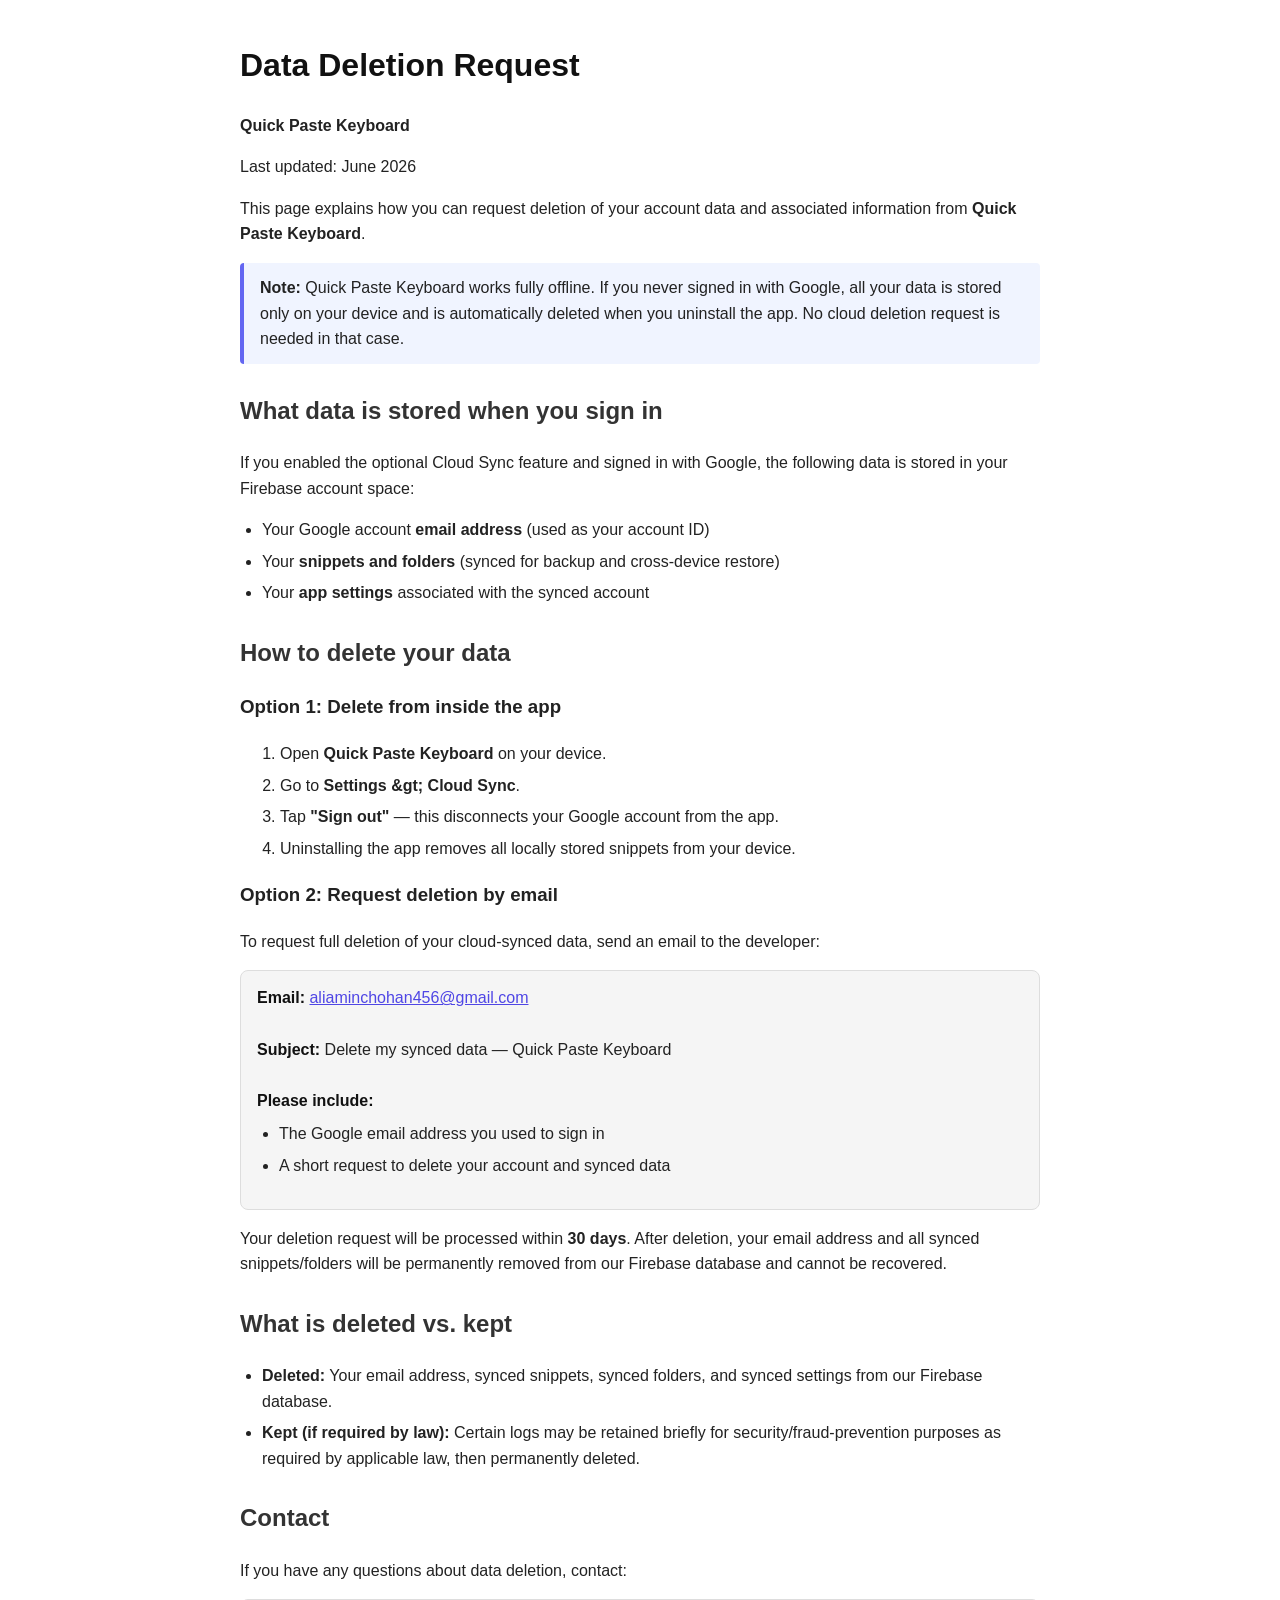
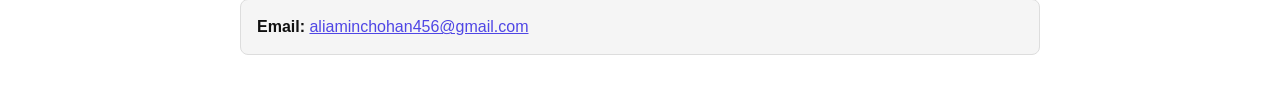
==== data-deletion.html @ 4463d1f5 "Add data deletion request page for Quick Paste Keyboard" ====
<!DOCTYPE html>
<html lang="en">
<head>
  <meta charset="UTF-8" />
  <meta name="viewport" content="width=device-width, initial-scale=1.0" />
  <title>Data Deletion Request - Quick Paste Keyboard</title>
  <style>
    body {
      font-family: Arial, sans-serif;
      line-height: 1.6;
      margin: 40px auto;
      max-width: 800px;
      padding: 0 20px;
      color: #222;
    }
    h1 { color: #111; }
    h2 { color: #333; margin-top: 28px; }
    .note {
      background: #f0f4ff;
      border-left: 4px solid #6366f1;
      padding: 12px 16px;
      margin: 16px 0;
      border-radius: 4px;
    }
    .email-box {
      background: #f5f5f5;
      border: 1px solid #ddd;
      padding: 14px 16px;
      border-radius: 8px;
      margin: 16px 0;
    }
    .email-box strong { color: #111; }
    a { color: #4f46e5; }
    ul { margin: 8px 0 16px 0; padding-left: 22px; }
    li { margin-bottom: 6px; }
  </style>
</head>
<body>

<h1>Data Deletion Request</h1>
<p><strong>Quick Paste Keyboard</strong></p>
<p>Last updated: June 2026</p>

<p>
  This page explains how you can request deletion of your account data and
  associated information from <strong>Quick Paste Keyboard</strong>.
</p>

<div class="note">
  <strong>Note:</strong> Quick Paste Keyboard works fully offline. If you never
  signed in with Google, all your data is stored only on your device and is
  automatically deleted when you uninstall the app. No cloud deletion request
  is needed in that case.
</div>

<h2>What data is stored when you sign in</h2>
<p>If you enabled the optional Cloud Sync feature and signed in with Google, the following data is stored in your Firebase account space:</p>
<ul>
  <li>Your Google account <strong>email address</strong> (used as your account ID)</li>
  <li>Your <strong>snippets and folders</strong> (synced for backup and cross-device restore)</li>
  <li>Your <strong>app settings</strong> associated with the synced account</li>
</ul>

<h2>How to delete your data</h2>

<h3>Option 1: Delete from inside the app</h3>
<ol>
  <li>Open <strong>Quick Paste Keyboard</strong> on your device.</li>
  <li>Go to <strong>Settings &​gt; Cloud Sync</strong>.</li>
  <li>Tap <strong>"Sign out"</strong> — this disconnects your Google account from the app.</li>
  <li>Uninstalling the app removes all locally stored snippets from your device.</li>
</ol>

<h3>Option 2: Request deletion by email</h3>
<p>To request full deletion of your cloud-synced data, send an email to the developer:</p>

<div class="email-box">
  <strong>Email:</strong> <a href="mailto:aliaminchohan456@gmail.com">aliaminchohan456@gmail.com</a><br /><br />
  <strong>Subject:</strong> Delete my synced data — Quick Paste Keyboard<br /><br />
  <strong>Please include:</strong>
  <ul>
    <li>The Google email address you used to sign in</li>
    <li>A short request to delete your account and synced data</li>
  </ul>
</div>

<p>
  Your deletion request will be processed within <strong>30 days</strong>. After
  deletion, your email address and all synced snippets/folders will be
  permanently removed from our Firebase database and cannot be recovered.
</p>

<h2>What is deleted vs. kept</h2>
<ul>
  <li><strong>Deleted:</strong> Your email address, synced snippets, synced folders, and synced settings from our Firebase database.</li>
  <li><strong>Kept (if required by law):</strong> Certain logs may be retained briefly for security/fraud-prevention purposes as required by applicable law, then permanently deleted.</li>
</ul>

<h2>Contact</h2>
<p>If you have any questions about data deletion, contact:</p>
<div class="email-box">
  <strong>Email:</strong> <a href="mailto:aliaminchohan456@gmail.com">aliaminchohan456@gmail.com</a>
</div>

</body>
</html>
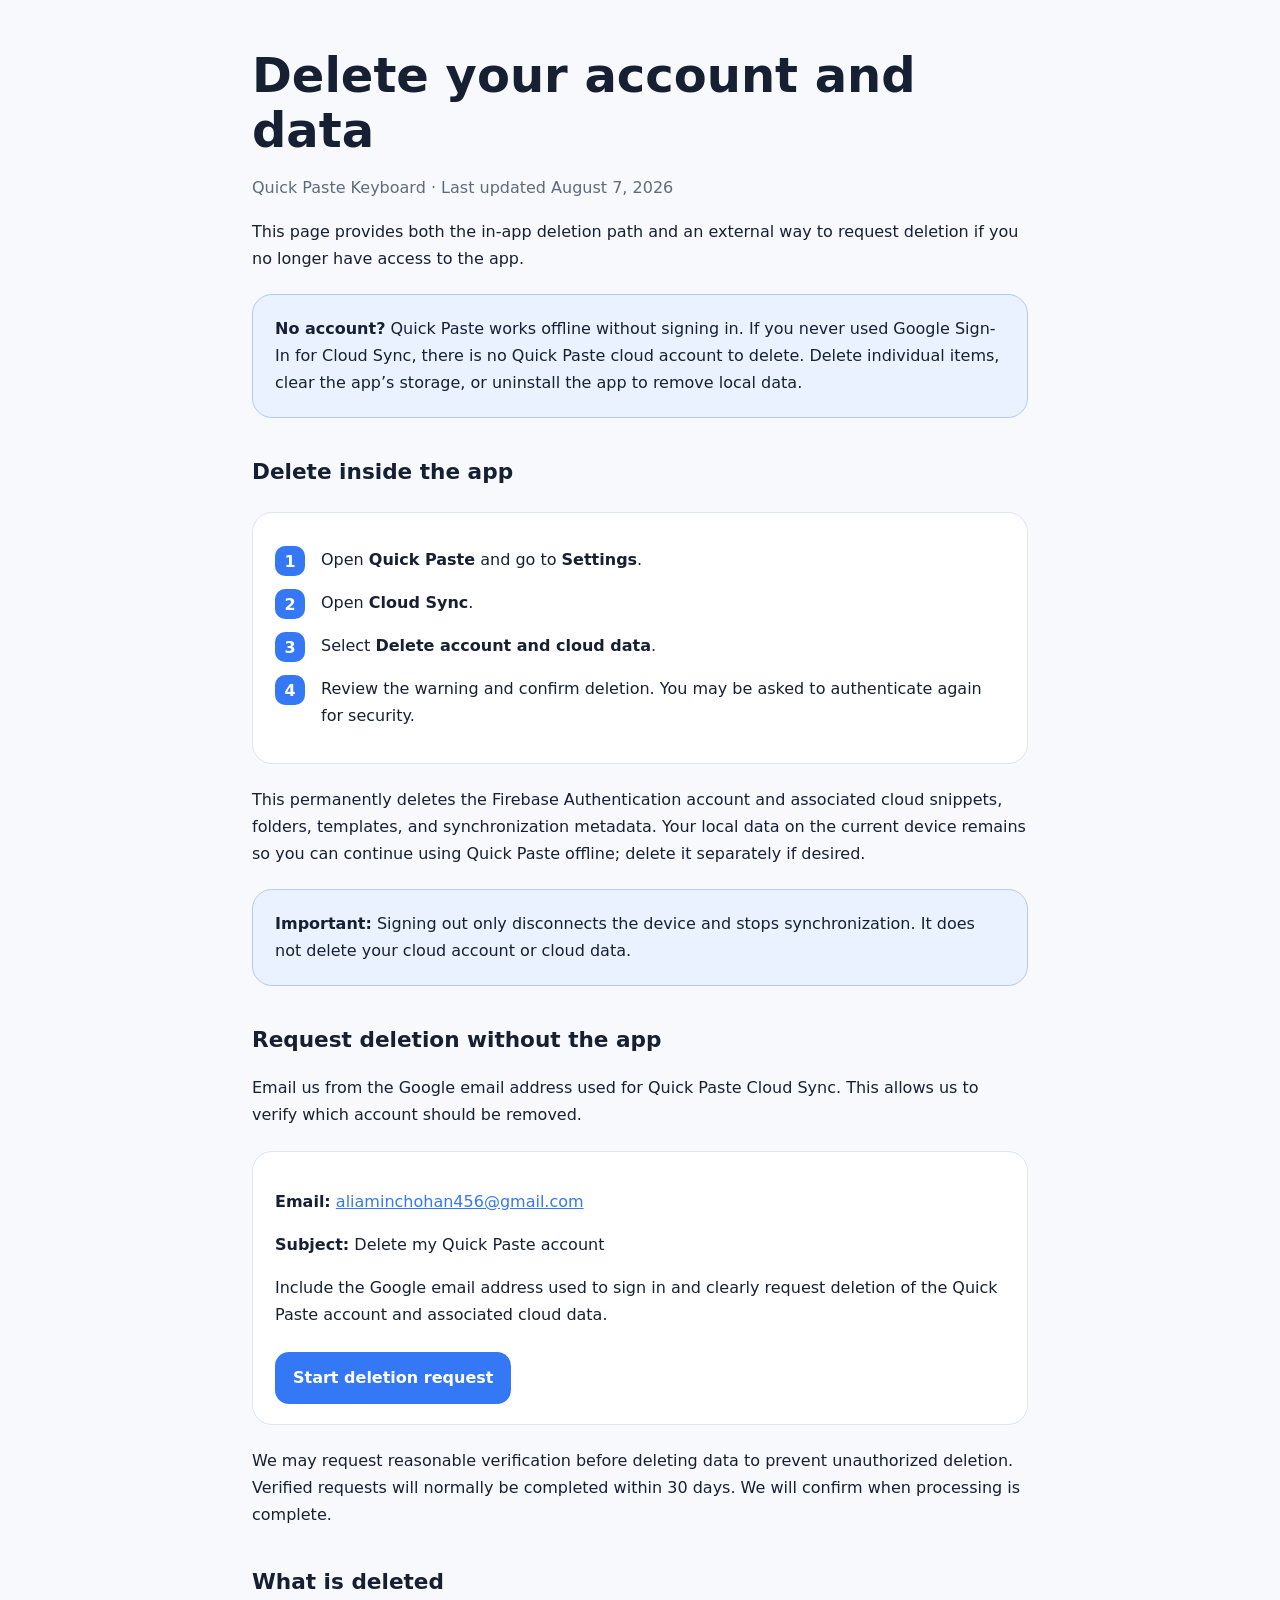
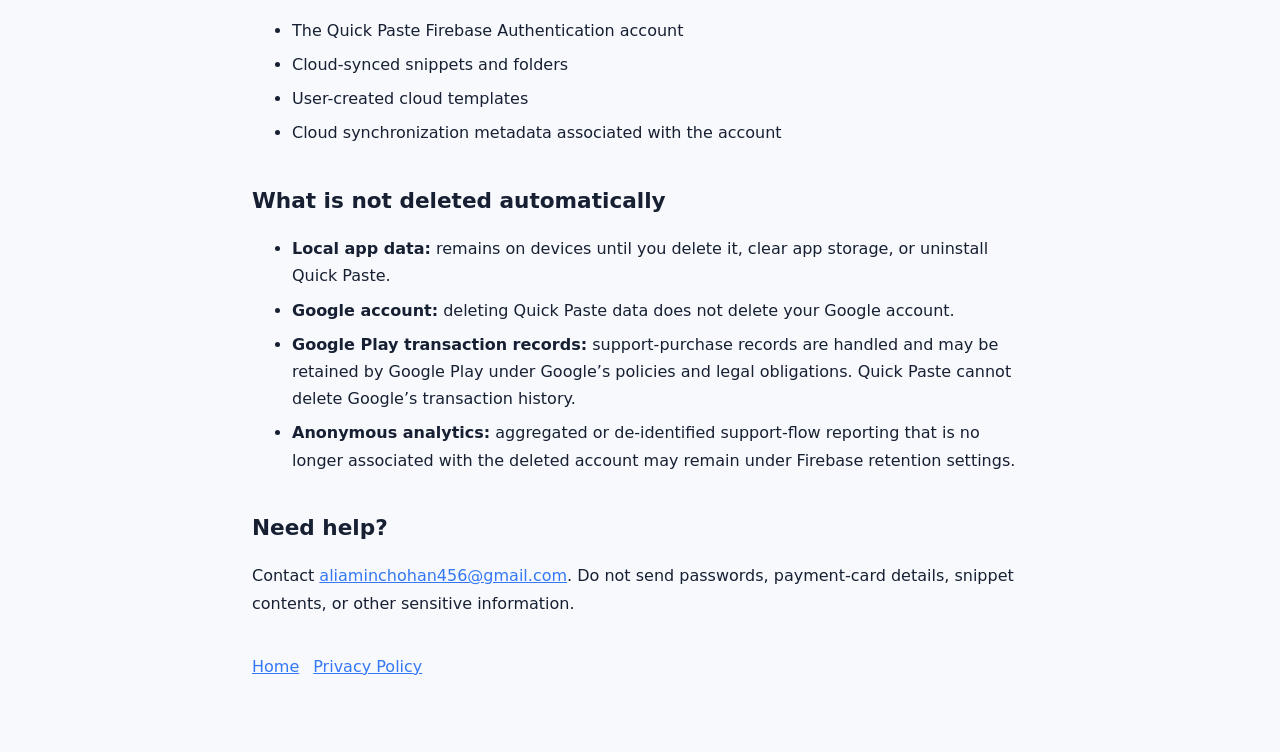
==== commit 23dd22c0: "Update privacy and support disclosures" ====
--- a/data-deletion.html
+++ b/data-deletion.html
@@ -1,106 +1,67 @@
-<!DOCTYPE html>
+<!doctype html>
 <html lang="en">
 <head>
-  <meta charset="UTF-8" />
-  <meta name="viewport" content="width=device-width, initial-scale=1.0" />
-  <title>Data Deletion Request - Quick Paste Keyboard</title>
+  <meta charset="utf-8">
+  <meta name="viewport" content="width=device-width,initial-scale=1">
+  <meta name="description" content="Delete your Quick Paste Keyboard account and associated cloud data.">
+  <title>Account &amp; Data Deletion | Quick Paste Keyboard</title>
   <style>
-    body {
-      font-family: Arial, sans-serif;
-      line-height: 1.6;
-      margin: 40px auto;
-      max-width: 800px;
-      padding: 0 20px;
-      color: #222;
-    }
-    h1 { color: #111; }
-    h2 { color: #333; margin-top: 28px; }
-    .note {
-      background: #f0f4ff;
-      border-left: 4px solid #6366f1;
-      padding: 12px 16px;
-      margin: 16px 0;
-      border-radius: 4px;
-    }
-    .email-box {
-      background: #f5f5f5;
-      border: 1px solid #ddd;
-      padding: 14px 16px;
-      border-radius: 8px;
-      margin: 16px 0;
-    }
-    .email-box strong { color: #111; }
-    a { color: #4f46e5; }
-    ul { margin: 8px 0 16px 0; padding-left: 22px; }
-    li { margin-bottom: 6px; }
+    :root{color-scheme:light dark;--bg:#f7f9fc;--card:#fff;--text:#172033;--muted:#5f6b7d;--accent:#3478f6;--line:#dfe5ee;--soft:#eaf2ff}
+    @media(prefers-color-scheme:dark){:root{--bg:#0b0e13;--card:#151922;--text:#f3f5f9;--muted:#aeb5c2;--line:#293140;--soft:#16243a}}
+    *{box-sizing:border-box}body{margin:0;background:var(--bg);color:var(--text);font:16px/1.7 system-ui,-apple-system,Segoe UI,sans-serif}
+    main{max-width:820px;margin:auto;padding:48px 22px 72px}a{color:var(--accent)}h1{font-size:clamp(2rem,6vw,3rem);line-height:1.15;margin:0 0 8px}h2{margin:36px 0 10px;font-size:1.35rem}.muted{color:var(--muted)}
+    .notice,.card{border:1px solid var(--line);border-radius:20px;padding:20px 22px;margin:22px 0;background:var(--card)}.notice{background:var(--soft);border-color:color-mix(in srgb,var(--accent) 25%,var(--line))}
+    .step{display:grid;grid-template-columns:34px 1fr;gap:12px;margin:13px 0}.num{width:30px;height:30px;border-radius:10px;background:var(--accent);color:white;display:grid;place-items:center;font-weight:700}
+    li{margin:7px 0}.button{display:inline-block;background:var(--accent);color:#fff;text-decoration:none;font-weight:700;padding:12px 18px;border-radius:14px;margin-top:8px}.links{display:flex;gap:14px;flex-wrap:wrap;margin-top:36px}
   </style>
 </head>
-<body>
+<body><main>
+  <h1>Delete your account and data</h1>
+  <p class="muted">Quick Paste Keyboard &middot; Last updated August 7, 2026</p>
+  <p>This page provides both the in-app deletion path and an external way to request deletion if you no longer have access to the app.</p>
 
-<h1>Data Deletion Request</h1>
-<p><strong>Quick Paste Keyboard</strong></p>
-<p>Last updated: June 2026</p>
+  <section class="notice">
+    <strong>No account?</strong> Quick Paste works offline without signing in. If you never used Google Sign-In for Cloud Sync, there is no Quick Paste cloud account to delete. Delete individual items, clear the app&rsquo;s storage, or uninstall the app to remove local data.
+  </section>
 
-<p>
-  This page explains how you can request deletion of your account data and
-  associated information from <strong>Quick Paste Keyboard</strong>.
-</p>
+  <h2>Delete inside the app</h2>
+  <div class="card">
+    <div class="step"><span class="num">1</span><div>Open <strong>Quick Paste</strong> and go to <strong>Settings</strong>.</div></div>
+    <div class="step"><span class="num">2</span><div>Open <strong>Cloud Sync</strong>.</div></div>
+    <div class="step"><span class="num">3</span><div>Select <strong>Delete account and cloud data</strong>.</div></div>
+    <div class="step"><span class="num">4</span><div>Review the warning and confirm deletion. You may be asked to authenticate again for security.</div></div>
+  </div>
+  <p>This permanently deletes the Firebase Authentication account and associated cloud snippets, folders, templates, and synchronization metadata. Your local data on the current device remains so you can continue using Quick Paste offline; delete it separately if desired.</p>
+  <div class="notice"><strong>Important:</strong> Signing out only disconnects the device and stops synchronization. It does not delete your cloud account or cloud data.</div>
 
-<div class="note">
-  <strong>Note:</strong> Quick Paste Keyboard works fully offline. If you never
-  signed in with Google, all your data is stored only on your device and is
-  automatically deleted when you uninstall the app. No cloud deletion request
-  is needed in that case.
-</div>
+  <h2>Request deletion without the app</h2>
+  <p>Email us from the Google email address used for Quick Paste Cloud Sync. This allows us to verify which account should be removed.</p>
+  <div class="card">
+    <p><strong>Email:</strong> <a href="mailto:aliaminchohan456@gmail.com?subject=Delete%20my%20Quick%20Paste%20account">aliaminchohan456@gmail.com</a></p>
+    <p><strong>Subject:</strong> Delete my Quick Paste account</p>
+    <p>Include the Google email address used to sign in and clearly request deletion of the Quick Paste account and associated cloud data.</p>
+    <a class="button" href="mailto:aliaminchohan456@gmail.com?subject=Delete%20my%20Quick%20Paste%20account&amp;body=Please%20delete%20my%20Quick%20Paste%20account%20and%20associated%20cloud%20data.%0A%0AGoogle%20email%20used%20for%20Cloud%20Sync%3A%20">Start deletion request</a>
+  </div>
+  <p>We may request reasonable verification before deleting data to prevent unauthorized deletion. Verified requests will normally be completed within 30 days. We will confirm when processing is complete.</p>
 
-<h2>What data is stored when you sign in</h2>
-<p>If you enabled the optional Cloud Sync feature and signed in with Google, the following data is stored in your Firebase account space:</p>
-<ul>
-  <li>Your Google account <strong>email address</strong> (used as your account ID)</li>
-  <li>Your <strong>snippets and folders</strong> (synced for backup and cross-device restore)</li>
-  <li>Your <strong>app settings</strong> associated with the synced account</li>
-</ul>
+  <h2>What is deleted</h2>
+  <ul>
+    <li>The Quick Paste Firebase Authentication account</li>
+    <li>Cloud-synced snippets and folders</li>
+    <li>User-created cloud templates</li>
+    <li>Cloud synchronization metadata associated with the account</li>
+  </ul>
 
-<h2>How to delete your data</h2>
+  <h2>What is not deleted automatically</h2>
+  <ul>
+    <li><strong>Local app data:</strong> remains on devices until you delete it, clear app storage, or uninstall Quick Paste.</li>
+    <li><strong>Google account:</strong> deleting Quick Paste data does not delete your Google account.</li>
+    <li><strong>Google Play transaction records:</strong> support-purchase records are handled and may be retained by Google Play under Google&rsquo;s policies and legal obligations. Quick Paste cannot delete Google&rsquo;s transaction history.</li>
+    <li><strong>Anonymous analytics:</strong> aggregated or de-identified support-flow reporting that is no longer associated with the deleted account may remain under Firebase retention settings.</li>
+  </ul>
 
-<h3>Option 1: Delete from inside the app</h3>
-<ol>
-  <li>Open <strong>Quick Paste Keyboard</strong> on your device.</li>
-  <li>Go to <strong>Settings &​gt; Cloud Sync</strong>.</li>
-  <li>Tap <strong>"Sign out"</strong> — this disconnects your Google account from the app.</li>
-  <li>Uninstalling the app removes all locally stored snippets from your device.</li>
-</ol>
-
-<h3>Option 2: Request deletion by email</h3>
-<p>To request full deletion of your cloud-synced data, send an email to the developer:</p>
-
-<div class="email-box">
-  <strong>Email:</strong> <a href="mailto:aliaminchohan456@gmail.com">aliaminchohan456@gmail.com</a><br /><br />
-  <strong>Subject:</strong> Delete my synced data — Quick Paste Keyboard<br /><br />
-  <strong>Please include:</strong>
-  <ul>
-    <li>The Google email address you used to sign in</li>
-    <li>A short request to delete your account and synced data</li>
-  </ul>
-</div>
-
-<p>
-  Your deletion request will be processed within <strong>30 days</strong>. After
-  deletion, your email address and all synced snippets/folders will be
-  permanently removed from our Firebase database and cannot be recovered.
-</p>
-
-<h2>What is deleted vs. kept</h2>
-<ul>
-  <li><strong>Deleted:</strong> Your email address, synced snippets, synced folders, and synced settings from our Firebase database.</li>
-  <li><strong>Kept (if required by law):</strong> Certain logs may be retained briefly for security/fraud-prevention purposes as required by applicable law, then permanently deleted.</li>
-</ul>
-
-<h2>Contact</h2>
-<p>If you have any questions about data deletion, contact:</p>
-<div class="email-box">
-  <strong>Email:</strong> <a href="mailto:aliaminchohan456@gmail.com">aliaminchohan456@gmail.com</a>
-</div>
-
-</body>
+  <h2>Need help?</h2>
+  <p>Contact <a href="mailto:aliaminchohan456@gmail.com">aliaminchohan456@gmail.com</a>. Do not send passwords, payment-card details, snippet contents, or other sensitive information.</p>
+  <div class="links"><a href="index.html">Home</a><a href="privacy_policy.html">Privacy Policy</a></div>
+</main></body>
 </html>
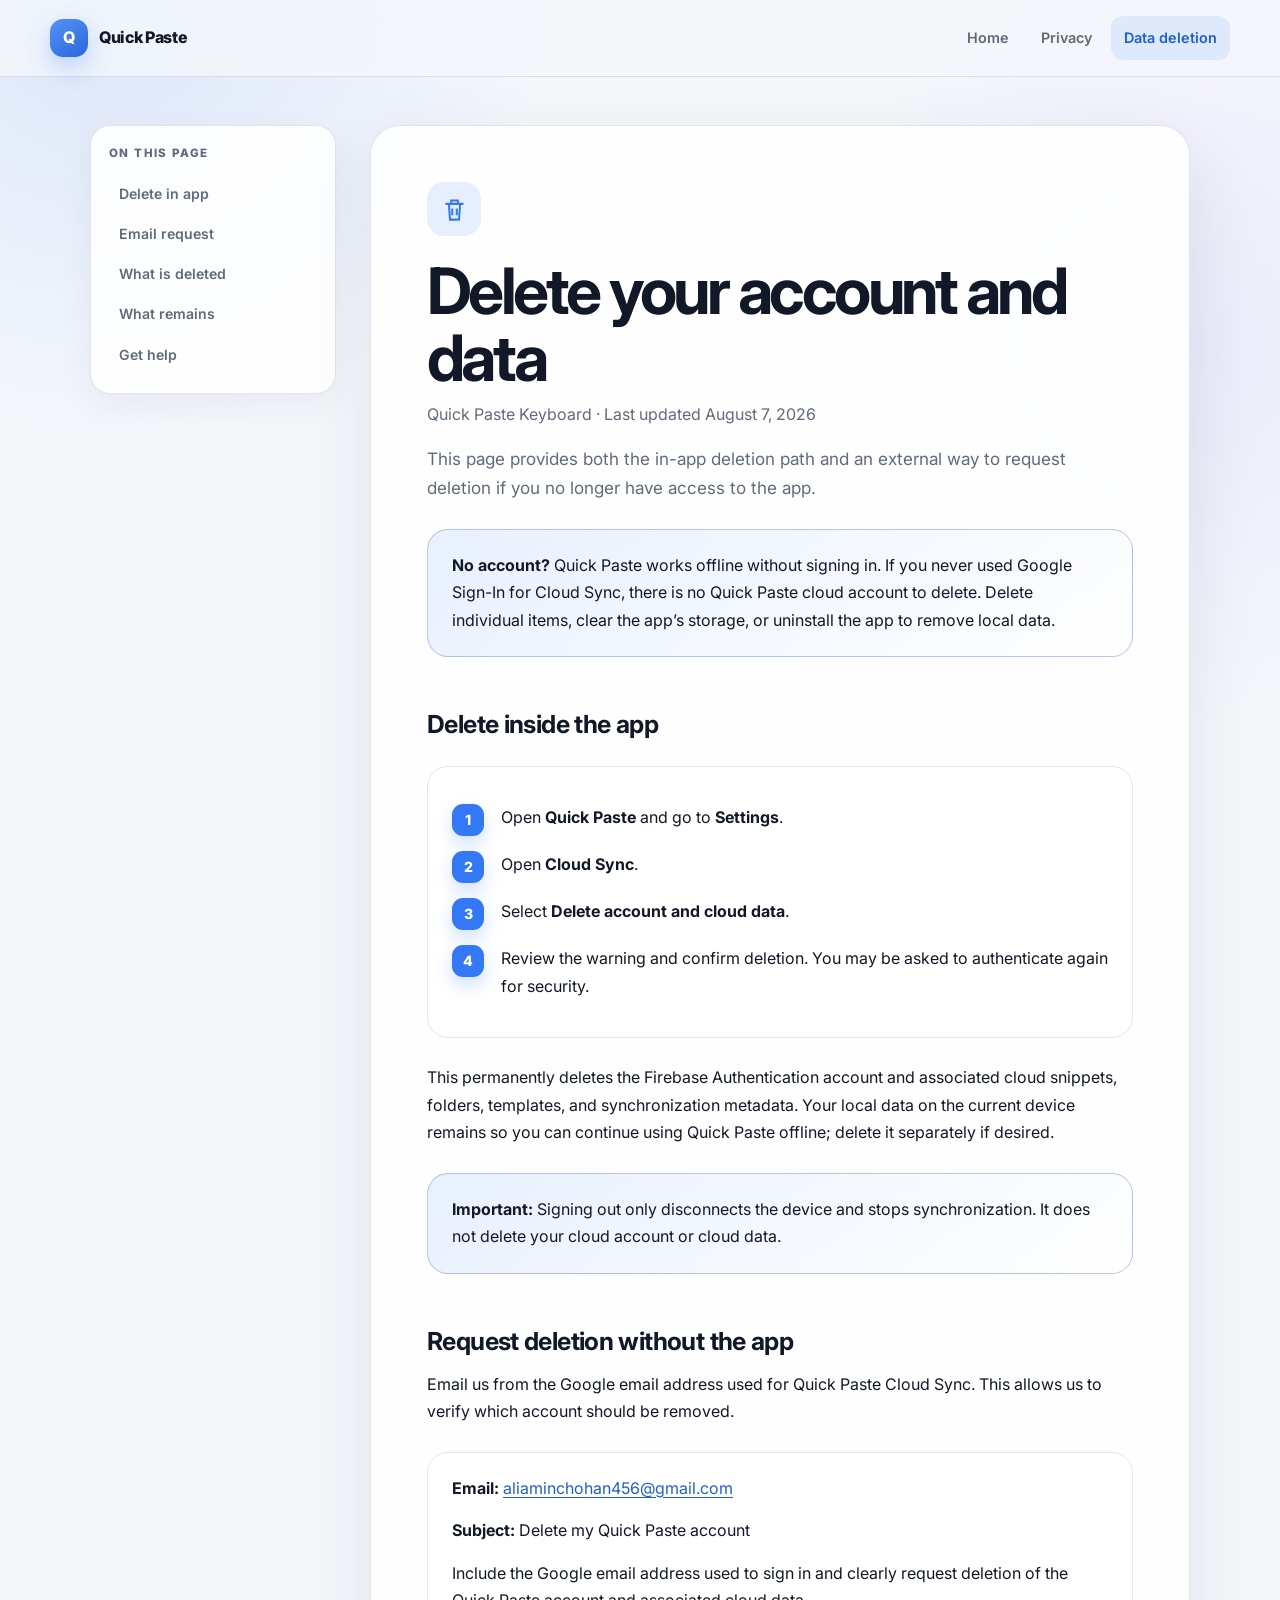
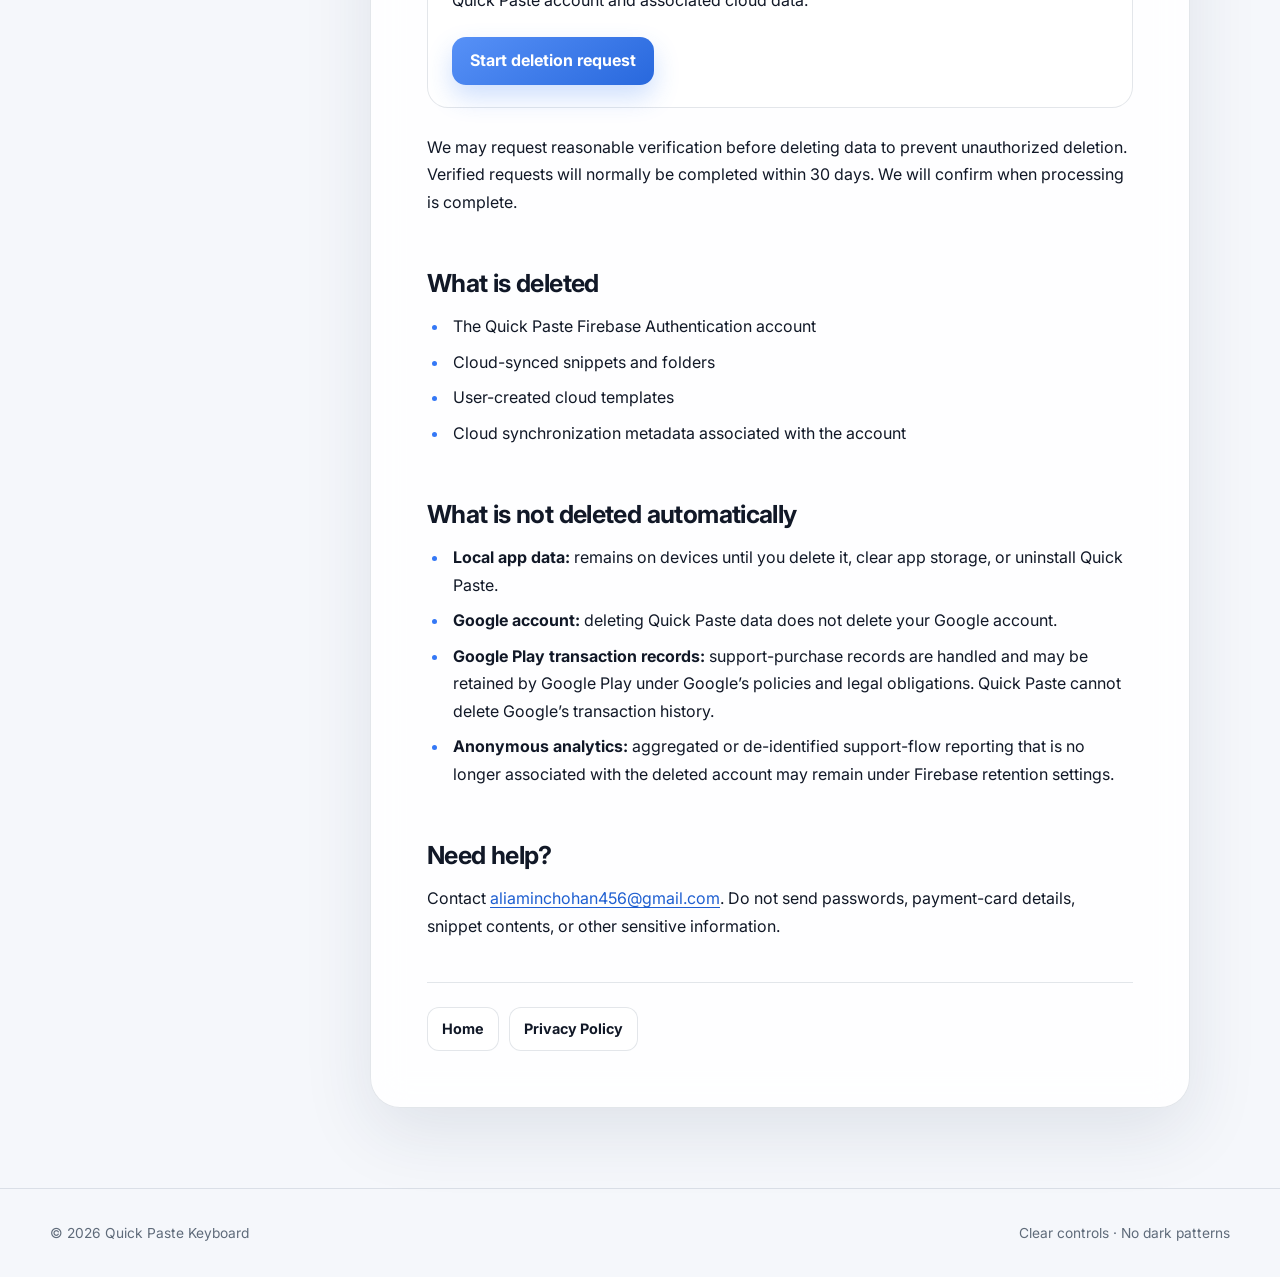
==== commit 39167636: "Redesign website with premium responsive UI" ====
--- a/data-deletion.html
+++ b/data-deletion.html
@@ -5,26 +5,29 @@
   <meta name="viewport" content="width=device-width,initial-scale=1">
   <meta name="description" content="Delete your Quick Paste Keyboard account and associated cloud data.">
   <title>Account &amp; Data Deletion | Quick Paste Keyboard</title>
-  <style>
-    :root{color-scheme:light dark;--bg:#f7f9fc;--card:#fff;--text:#172033;--muted:#5f6b7d;--accent:#3478f6;--line:#dfe5ee;--soft:#eaf2ff}
-    @media(prefers-color-scheme:dark){:root{--bg:#0b0e13;--card:#151922;--text:#f3f5f9;--muted:#aeb5c2;--line:#293140;--soft:#16243a}}
-    *{box-sizing:border-box}body{margin:0;background:var(--bg);color:var(--text);font:16px/1.7 system-ui,-apple-system,Segoe UI,sans-serif}
-    main{max-width:820px;margin:auto;padding:48px 22px 72px}a{color:var(--accent)}h1{font-size:clamp(2rem,6vw,3rem);line-height:1.15;margin:0 0 8px}h2{margin:36px 0 10px;font-size:1.35rem}.muted{color:var(--muted)}
-    .notice,.card{border:1px solid var(--line);border-radius:20px;padding:20px 22px;margin:22px 0;background:var(--card)}.notice{background:var(--soft);border-color:color-mix(in srgb,var(--accent) 25%,var(--line))}
-    .step{display:grid;grid-template-columns:34px 1fr;gap:12px;margin:13px 0}.num{width:30px;height:30px;border-radius:10px;background:var(--accent);color:white;display:grid;place-items:center;font-weight:700}
-    li{margin:7px 0}.button{display:inline-block;background:var(--accent);color:#fff;text-decoration:none;font-weight:700;padding:12px 18px;border-radius:14px;margin-top:8px}.links{display:flex;gap:14px;flex-wrap:wrap;margin-top:36px}
-  </style>
+  <link rel="stylesheet" href="legal.css">
 </head>
-<body><main>
+<body>
+<a class="skip-link" href="#content">Skip to content</a>
+<header class="site-header"><nav class="nav" aria-label="Main navigation">
+  <a class="brand" href="index.html"><span class="brand-mark">Q</span><span>Quick Paste</span></a>
+  <div class="nav-links"><a href="index.html">Home</a><a href="privacy_policy.html">Privacy</a><a href="data-deletion.html" aria-current="page">Data deletion</a></div>
+</nav></header>
+<main id="content" class="legal-layout">
+<aside class="toc" aria-label="Data deletion sections"><p class="toc-label">On this page</p>
+  <a href="#in-app">Delete in app</a><a href="#request">Email request</a><a href="#deleted">What is deleted</a><a href="#retained">What remains</a><a href="#help">Get help</a>
+</aside>
+<article class="legal-document">
+  <div class="document-icon" aria-hidden="true"><svg viewBox="0 0 24 24" fill="none" stroke="currentColor" stroke-width="1.8"><path d="M4 7h16M9 7V4h6v3m-8 0 1 14h8l1-14"/><path d="M10 11v6m4-6v6"/></svg></div>
   <h1>Delete your account and data</h1>
   <p class="muted">Quick Paste Keyboard &middot; Last updated August 7, 2026</p>
-  <p>This page provides both the in-app deletion path and an external way to request deletion if you no longer have access to the app.</p>
+  <p class="lede">This page provides both the in-app deletion path and an external way to request deletion if you no longer have access to the app.</p>
 
   <section class="notice">
     <strong>No account?</strong> Quick Paste works offline without signing in. If you never used Google Sign-In for Cloud Sync, there is no Quick Paste cloud account to delete. Delete individual items, clear the app&rsquo;s storage, or uninstall the app to remove local data.
   </section>
 
-  <h2>Delete inside the app</h2>
+  <h2 id="in-app">Delete inside the app</h2>
   <div class="card">
     <div class="step"><span class="num">1</span><div>Open <strong>Quick Paste</strong> and go to <strong>Settings</strong>.</div></div>
     <div class="step"><span class="num">2</span><div>Open <strong>Cloud Sync</strong>.</div></div>
@@ -34,7 +37,7 @@
   <p>This permanently deletes the Firebase Authentication account and associated cloud snippets, folders, templates, and synchronization metadata. Your local data on the current device remains so you can continue using Quick Paste offline; delete it separately if desired.</p>
   <div class="notice"><strong>Important:</strong> Signing out only disconnects the device and stops synchronization. It does not delete your cloud account or cloud data.</div>
 
-  <h2>Request deletion without the app</h2>
+  <h2 id="request">Request deletion without the app</h2>
   <p>Email us from the Google email address used for Quick Paste Cloud Sync. This allows us to verify which account should be removed.</p>
   <div class="card">
     <p><strong>Email:</strong> <a href="mailto:aliaminchohan456@gmail.com?subject=Delete%20my%20Quick%20Paste%20account">aliaminchohan456@gmail.com</a></p>
@@ -44,7 +47,7 @@
   </div>
   <p>We may request reasonable verification before deleting data to prevent unauthorized deletion. Verified requests will normally be completed within 30 days. We will confirm when processing is complete.</p>
 
-  <h2>What is deleted</h2>
+  <h2 id="deleted">What is deleted</h2>
   <ul>
     <li>The Quick Paste Firebase Authentication account</li>
     <li>Cloud-synced snippets and folders</li>
@@ -52,7 +55,7 @@
     <li>Cloud synchronization metadata associated with the account</li>
   </ul>
 
-  <h2>What is not deleted automatically</h2>
+  <h2 id="retained">What is not deleted automatically</h2>
   <ul>
     <li><strong>Local app data:</strong> remains on devices until you delete it, clear app storage, or uninstall Quick Paste.</li>
     <li><strong>Google account:</strong> deleting Quick Paste data does not delete your Google account.</li>
@@ -60,8 +63,10 @@
     <li><strong>Anonymous analytics:</strong> aggregated or de-identified support-flow reporting that is no longer associated with the deleted account may remain under Firebase retention settings.</li>
   </ul>
 
-  <h2>Need help?</h2>
+  <h2 id="help">Need help?</h2>
   <p>Contact <a href="mailto:aliaminchohan456@gmail.com">aliaminchohan456@gmail.com</a>. Do not send passwords, payment-card details, snippet contents, or other sensitive information.</p>
   <div class="links"><a href="index.html">Home</a><a href="privacy_policy.html">Privacy Policy</a></div>
-</main></body>
+</article></main>
+<footer class="site-footer"><div class="footer-inner"><span>&copy; 2026 Quick Paste Keyboard</span><span>Clear controls &middot; No dark patterns</span></div></footer>
+</body>
 </html>
--- a/legal.css
+++ b/legal.css
@@ -0,0 +1,286 @@
+@import url('https://fonts.googleapis.com/css2?family=Inter:wght@400;500;600;700;800&display=swap');
+
+:root {
+  color-scheme: light dark;
+  --page: #f5f7fb;
+  --surface: rgba(255, 255, 255, .88);
+  --surface-solid: #ffffff;
+  --surface-soft: #edf4ff;
+  --text: #111827;
+  --muted: #5f6b7a;
+  --primary: #3478f6;
+  --primary-strong: #1f5fd1;
+  --primary-soft: rgba(52, 120, 246, .11);
+  --border: rgba(31, 52, 83, .12);
+  --shadow: 0 24px 70px rgba(27, 48, 83, .10);
+  --max: 1180px;
+}
+
+@media (prefers-color-scheme: dark) {
+  :root {
+    --page: #090c11;
+    --surface: rgba(20, 25, 34, .88);
+    --surface-solid: #141922;
+    --surface-soft: #16243a;
+    --text: #f4f6fa;
+    --muted: #aeb5c2;
+    --primary: #5791f7;
+    --primary-strong: #8db5ff;
+    --primary-soft: rgba(87, 145, 247, .13);
+    --border: rgba(183, 197, 219, .14);
+    --shadow: 0 28px 80px rgba(0, 0, 0, .30);
+  }
+}
+
+* { box-sizing: border-box; }
+html { scroll-behavior: smooth; scroll-padding-top: 108px; }
+body {
+  margin: 0;
+  min-height: 100vh;
+  background:
+    radial-gradient(circle at 8% 0%, rgba(52, 120, 246, .13), transparent 28rem),
+    radial-gradient(circle at 92% 12%, rgba(118, 91, 255, .08), transparent 24rem),
+    var(--page);
+  color: var(--text);
+  font: 16px/1.72 Inter, system-ui, -apple-system, BlinkMacSystemFont, "Segoe UI", sans-serif;
+  -webkit-font-smoothing: antialiased;
+}
+a { color: var(--primary-strong); text-underline-offset: 3px; }
+a:hover { text-decoration-thickness: 2px; }
+a:focus-visible, button:focus-visible {
+  outline: 3px solid color-mix(in srgb, var(--primary) 45%, transparent);
+  outline-offset: 3px;
+  border-radius: 8px;
+}
+.skip-link {
+  position: fixed;
+  top: 8px;
+  left: 12px;
+  z-index: 100;
+  padding: 10px 14px;
+  transform: translateY(-150%);
+  border-radius: 10px;
+  background: var(--primary);
+  color: #fff;
+  font-weight: 700;
+  text-decoration: none;
+}
+.skip-link:focus { transform: translateY(0); }
+.site-header {
+  position: sticky;
+  top: 0;
+  z-index: 30;
+  border-bottom: 1px solid var(--border);
+  background: color-mix(in srgb, var(--page) 82%, transparent);
+  backdrop-filter: blur(18px) saturate(140%);
+}
+.nav {
+  width: min(calc(100% - 36px), var(--max));
+  min-height: 76px;
+  margin: auto;
+  display: flex;
+  align-items: center;
+  justify-content: space-between;
+  gap: 20px;
+}
+.brand {
+  display: inline-flex;
+  align-items: center;
+  gap: 11px;
+  color: var(--text);
+  font-weight: 800;
+  letter-spacing: -.02em;
+  text-decoration: none;
+}
+.brand-mark {
+  width: 38px;
+  height: 38px;
+  display: grid;
+  place-items: center;
+  border-radius: 13px;
+  color: #fff;
+  background: linear-gradient(145deg, #5791f7, #2868dd);
+  box-shadow: 0 10px 26px rgba(52, 120, 246, .30);
+}
+.nav-links { display: flex; align-items: center; gap: 6px; }
+.nav-links a {
+  min-height: 44px;
+  display: inline-flex;
+  align-items: center;
+  padding: 0 13px;
+  border-radius: 12px;
+  color: var(--muted);
+  font-size: .9rem;
+  font-weight: 600;
+  text-decoration: none;
+  transition: background-color .2s ease, color .2s ease;
+}
+.nav-links a:hover, .nav-links a[aria-current="page"] {
+  background: var(--primary-soft);
+  color: var(--primary-strong);
+}
+.legal-layout {
+  width: min(calc(100% - 36px), var(--max));
+  margin: 0 auto;
+  padding: 48px 0 80px;
+  display: grid;
+  grid-template-columns: 246px minmax(0, 820px);
+  gap: 34px;
+  align-items: start;
+  justify-content: center;
+}
+.toc {
+  position: sticky;
+  top: 106px;
+  padding: 18px;
+  border: 1px solid var(--border);
+  border-radius: 20px;
+  background: var(--surface);
+  box-shadow: 0 12px 34px rgba(27, 48, 83, .06);
+  backdrop-filter: blur(14px);
+}
+.toc-label {
+  margin: 0 0 10px;
+  color: var(--muted);
+  font-size: .72rem;
+  font-weight: 800;
+  letter-spacing: .12em;
+  text-transform: uppercase;
+}
+.toc a {
+  display: block;
+  padding: 8px 10px;
+  border-radius: 10px;
+  color: var(--muted);
+  font-size: .88rem;
+  font-weight: 600;
+  text-decoration: none;
+}
+.toc a:hover { color: var(--primary-strong); background: var(--primary-soft); }
+.legal-document {
+  min-width: 0;
+  padding: clamp(25px, 5vw, 56px);
+  border: 1px solid var(--border);
+  border-radius: 30px;
+  background: var(--surface);
+  box-shadow: var(--shadow);
+  backdrop-filter: blur(18px);
+}
+.document-icon {
+  width: 54px;
+  height: 54px;
+  display: grid;
+  place-items: center;
+  margin-bottom: 22px;
+  border-radius: 17px;
+  color: var(--primary);
+  background: var(--primary-soft);
+}
+.document-icon svg { width: 27px; height: 27px; }
+h1 {
+  margin: 0 0 10px;
+  font-size: clamp(2.25rem, 7vw, 4rem);
+  line-height: 1.04;
+  letter-spacing: -.055em;
+}
+h2 {
+  margin: 48px 0 14px;
+  padding-top: 4px;
+  font-size: clamp(1.28rem, 3vw, 1.55rem);
+  line-height: 1.25;
+  letter-spacing: -.025em;
+}
+h3 { margin: 27px 0 8px; font-size: 1.03rem; }
+p { margin: 0 0 15px; }
+.updated, .muted { color: var(--muted); }
+.lede { max-width: 66ch; color: var(--muted); font-size: 1.07rem; }
+ul, ol { margin: 10px 0 20px; padding-left: 1.35rem; }
+li { margin: 8px 0; padding-left: 4px; }
+li::marker { color: var(--primary); }
+.summary, .note, .notice, .card {
+  margin: 26px 0;
+  padding: 22px 24px;
+  border: 1px solid var(--border);
+  border-radius: 21px;
+  background: var(--surface-solid);
+}
+.summary, .notice {
+  border-color: color-mix(in srgb, var(--primary) 24%, var(--border));
+  background: linear-gradient(145deg, var(--primary-soft), var(--surface-solid));
+}
+.summary h2, .notice h2 { margin-top: 0; }
+.step { display: grid; grid-template-columns: 36px 1fr; gap: 13px; margin: 15px 0; align-items: start; }
+.num {
+  width: 32px;
+  height: 32px;
+  display: grid;
+  place-items: center;
+  border-radius: 11px;
+  background: var(--primary);
+  color: #fff;
+  font-size: .88rem;
+  font-weight: 800;
+  box-shadow: 0 8px 18px rgba(52, 120, 246, .23);
+}
+.button {
+  min-height: 48px;
+  display: inline-flex;
+  align-items: center;
+  justify-content: center;
+  margin-top: 7px;
+  padding: 0 18px;
+  border-radius: 14px;
+  color: #fff;
+  background: linear-gradient(145deg, #5791f7, #2868dd);
+  box-shadow: 0 12px 26px rgba(52, 120, 246, .24);
+  font-weight: 700;
+  text-decoration: none;
+  transition: transform .18s ease, box-shadow .18s ease;
+}
+.button:hover { transform: translateY(-1px); box-shadow: 0 16px 32px rgba(52, 120, 246, .30); }
+.links { display: flex; flex-wrap: wrap; gap: 10px; margin-top: 42px; padding-top: 24px; border-top: 1px solid var(--border); }
+.links a {
+  min-height: 44px;
+  display: inline-flex;
+  align-items: center;
+  padding: 0 14px;
+  border: 1px solid var(--border);
+  border-radius: 12px;
+  color: var(--text);
+  background: var(--surface-solid);
+  font-size: .9rem;
+  font-weight: 700;
+  text-decoration: none;
+}
+.site-footer { border-top: 1px solid var(--border); color: var(--muted); }
+.footer-inner {
+  width: min(calc(100% - 36px), var(--max));
+  min-height: 88px;
+  margin: auto;
+  display: flex;
+  align-items: center;
+  justify-content: space-between;
+  gap: 20px;
+  font-size: .86rem;
+}
+
+@media (max-width: 900px) {
+  .legal-layout { grid-template-columns: 1fr; padding-top: 28px; }
+  .toc { position: static; display: flex; gap: 5px; overflow-x: auto; padding: 10px; scrollbar-width: none; }
+  .toc::-webkit-scrollbar { display: none; }
+  .toc-label { display: none; }
+  .toc a { white-space: nowrap; }
+}
+@media (max-width: 620px) {
+  .nav { min-height: 68px; }
+  .nav-links a:not([aria-current="page"]) { display: none; }
+  .legal-layout { width: min(calc(100% - 24px), var(--max)); gap: 18px; padding-bottom: 48px; }
+  .legal-document { padding: 25px 20px 30px; border-radius: 24px; }
+  .summary, .note, .notice, .card { padding: 18px; border-radius: 18px; }
+  .button { width: 100%; text-align: center; }
+  .footer-inner { min-height: 100px; flex-direction: column; justify-content: center; text-align: center; gap: 6px; }
+}
+@media (prefers-reduced-motion: reduce) {
+  html { scroll-behavior: auto; }
+  *, *::before, *::after { animation-duration: .01ms !important; transition-duration: .01ms !important; }
+}
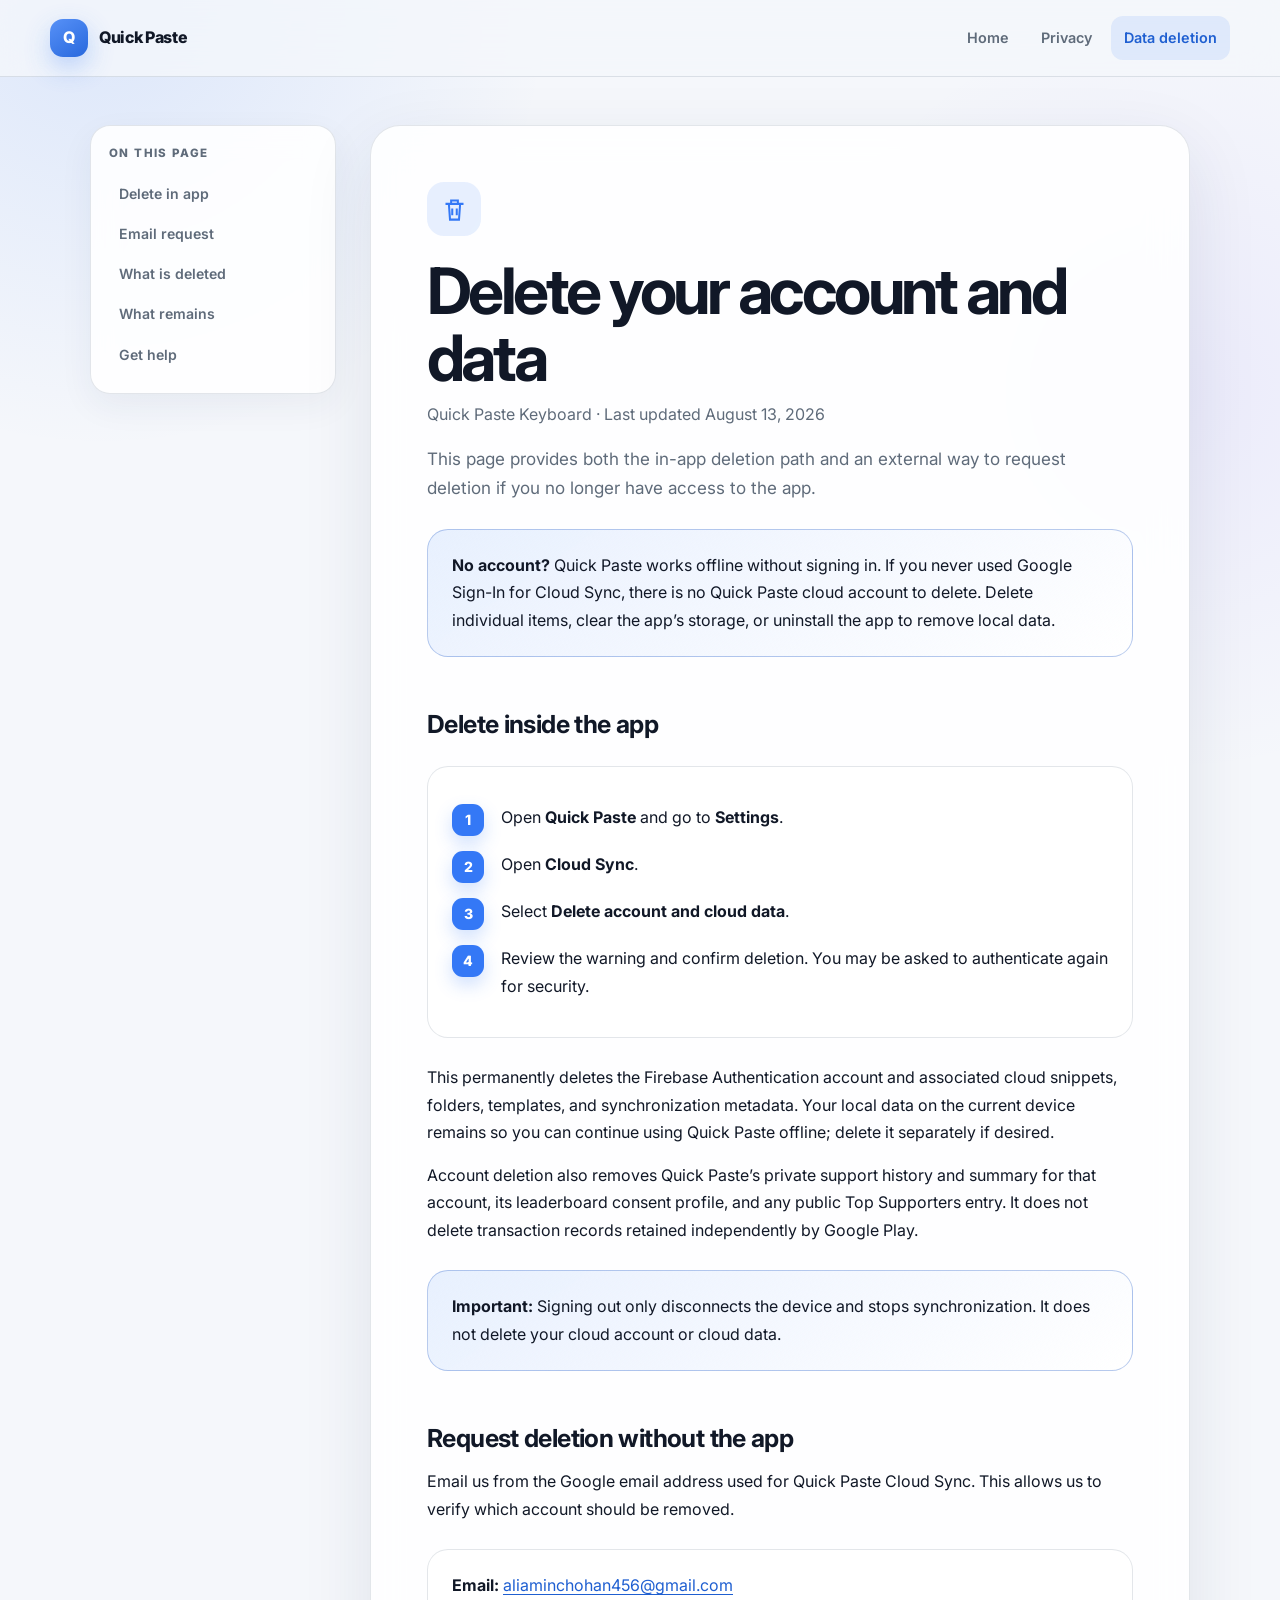
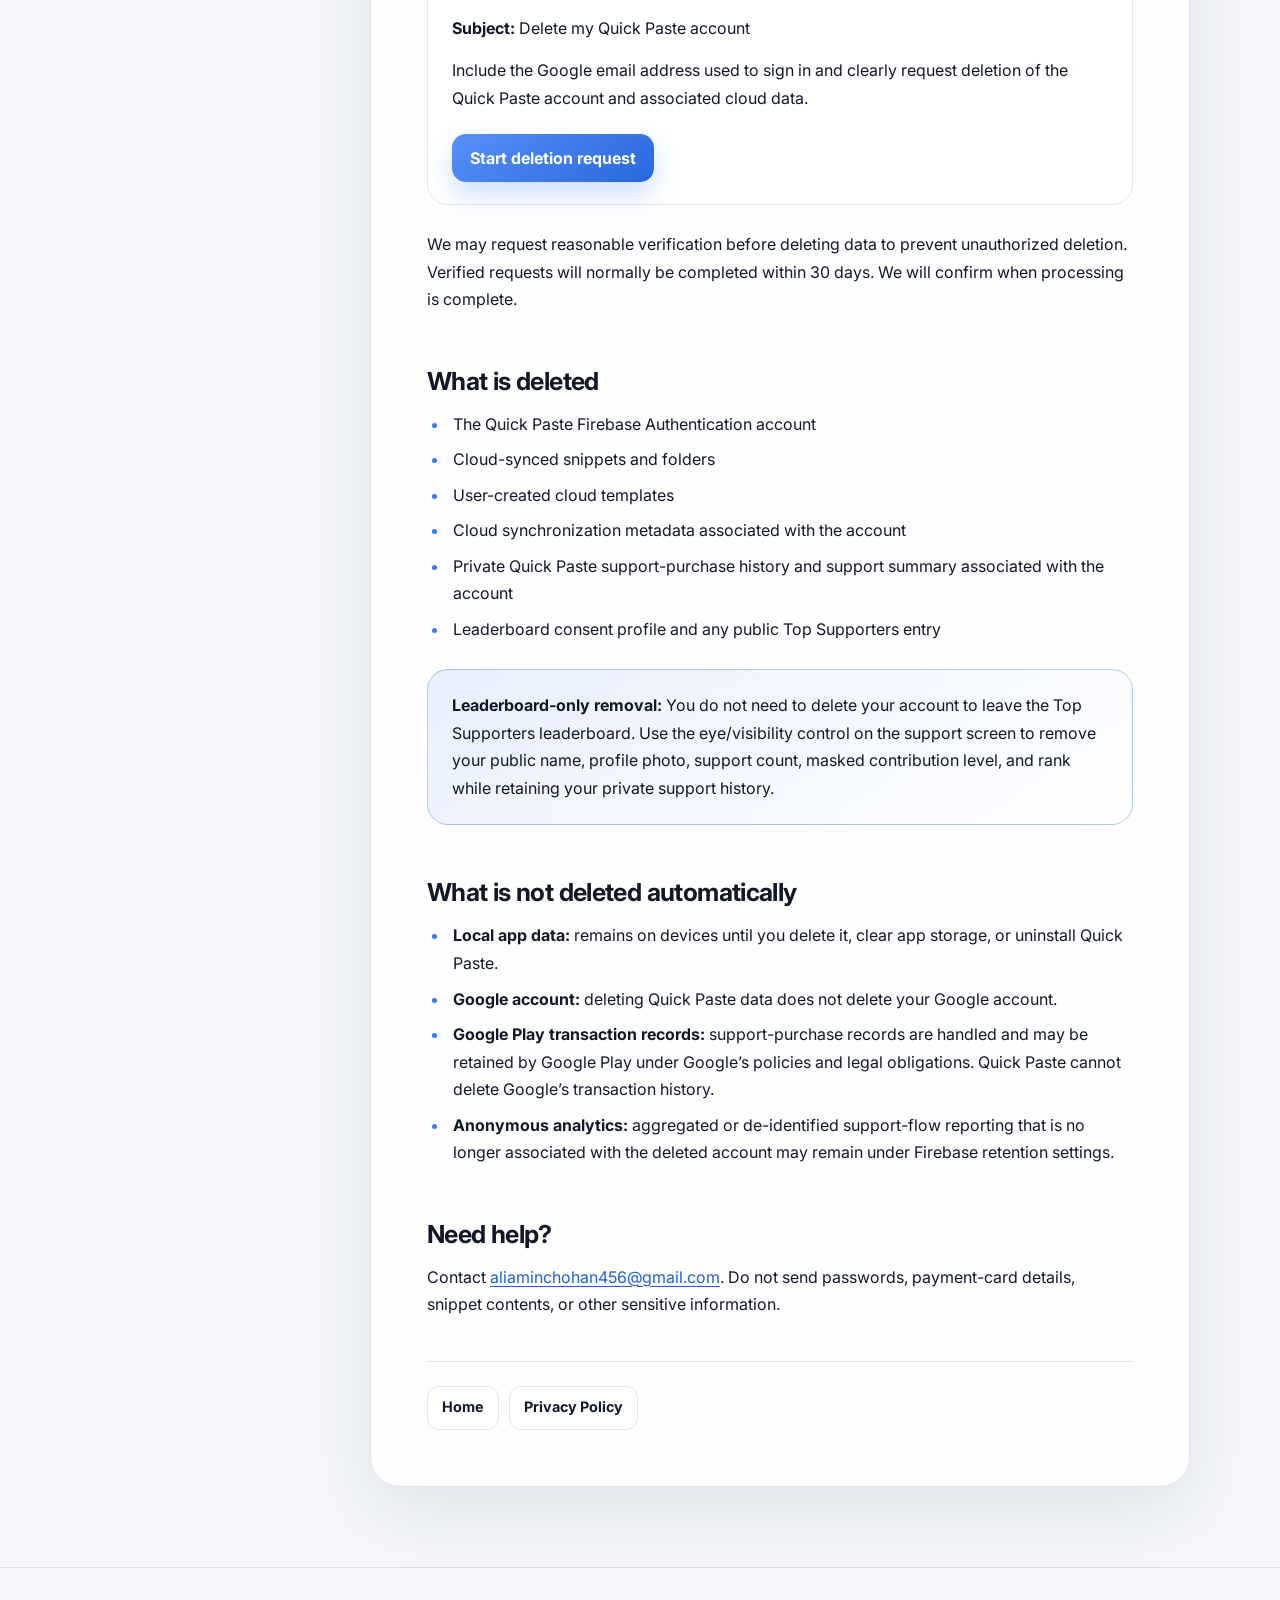
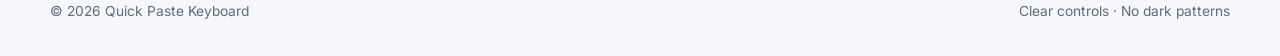
==== commit 3b8fef3c: "Document supporter leaderboard privacy controls" ====
--- a/data-deletion.html
+++ b/data-deletion.html
@@ -20,7 +20,7 @@
 <article class="legal-document">
   <div class="document-icon" aria-hidden="true"><svg viewBox="0 0 24 24" fill="none" stroke="currentColor" stroke-width="1.8"><path d="M4 7h16M9 7V4h6v3m-8 0 1 14h8l1-14"/><path d="M10 11v6m4-6v6"/></svg></div>
   <h1>Delete your account and data</h1>
-  <p class="muted">Quick Paste Keyboard &middot; Last updated August 7, 2026</p>
+  <p class="muted">Quick Paste Keyboard &middot; Last updated August 13, 2026</p>
   <p class="lede">This page provides both the in-app deletion path and an external way to request deletion if you no longer have access to the app.</p>
 
   <section class="notice">
@@ -35,6 +35,7 @@
     <div class="step"><span class="num">4</span><div>Review the warning and confirm deletion. You may be asked to authenticate again for security.</div></div>
   </div>
   <p>This permanently deletes the Firebase Authentication account and associated cloud snippets, folders, templates, and synchronization metadata. Your local data on the current device remains so you can continue using Quick Paste offline; delete it separately if desired.</p>
+  <p>Account deletion also removes Quick Paste&rsquo;s private support history and summary for that account, its leaderboard consent profile, and any public Top Supporters entry. It does not delete transaction records retained independently by Google Play.</p>
   <div class="notice"><strong>Important:</strong> Signing out only disconnects the device and stops synchronization. It does not delete your cloud account or cloud data.</div>
 
   <h2 id="request">Request deletion without the app</h2>
@@ -53,7 +54,11 @@
     <li>Cloud-synced snippets and folders</li>
     <li>User-created cloud templates</li>
     <li>Cloud synchronization metadata associated with the account</li>
+    <li>Private Quick Paste support-purchase history and support summary associated with the account</li>
+    <li>Leaderboard consent profile and any public Top Supporters entry</li>
   </ul>
+
+  <div class="notice"><strong>Leaderboard-only removal:</strong> You do not need to delete your account to leave the Top Supporters leaderboard. Use the eye/visibility control on the support screen to remove your public name, profile photo, support count, masked contribution level, and rank while retaining your private support history.</div>
 
   <h2 id="retained">What is not deleted automatically</h2>
   <ul>
